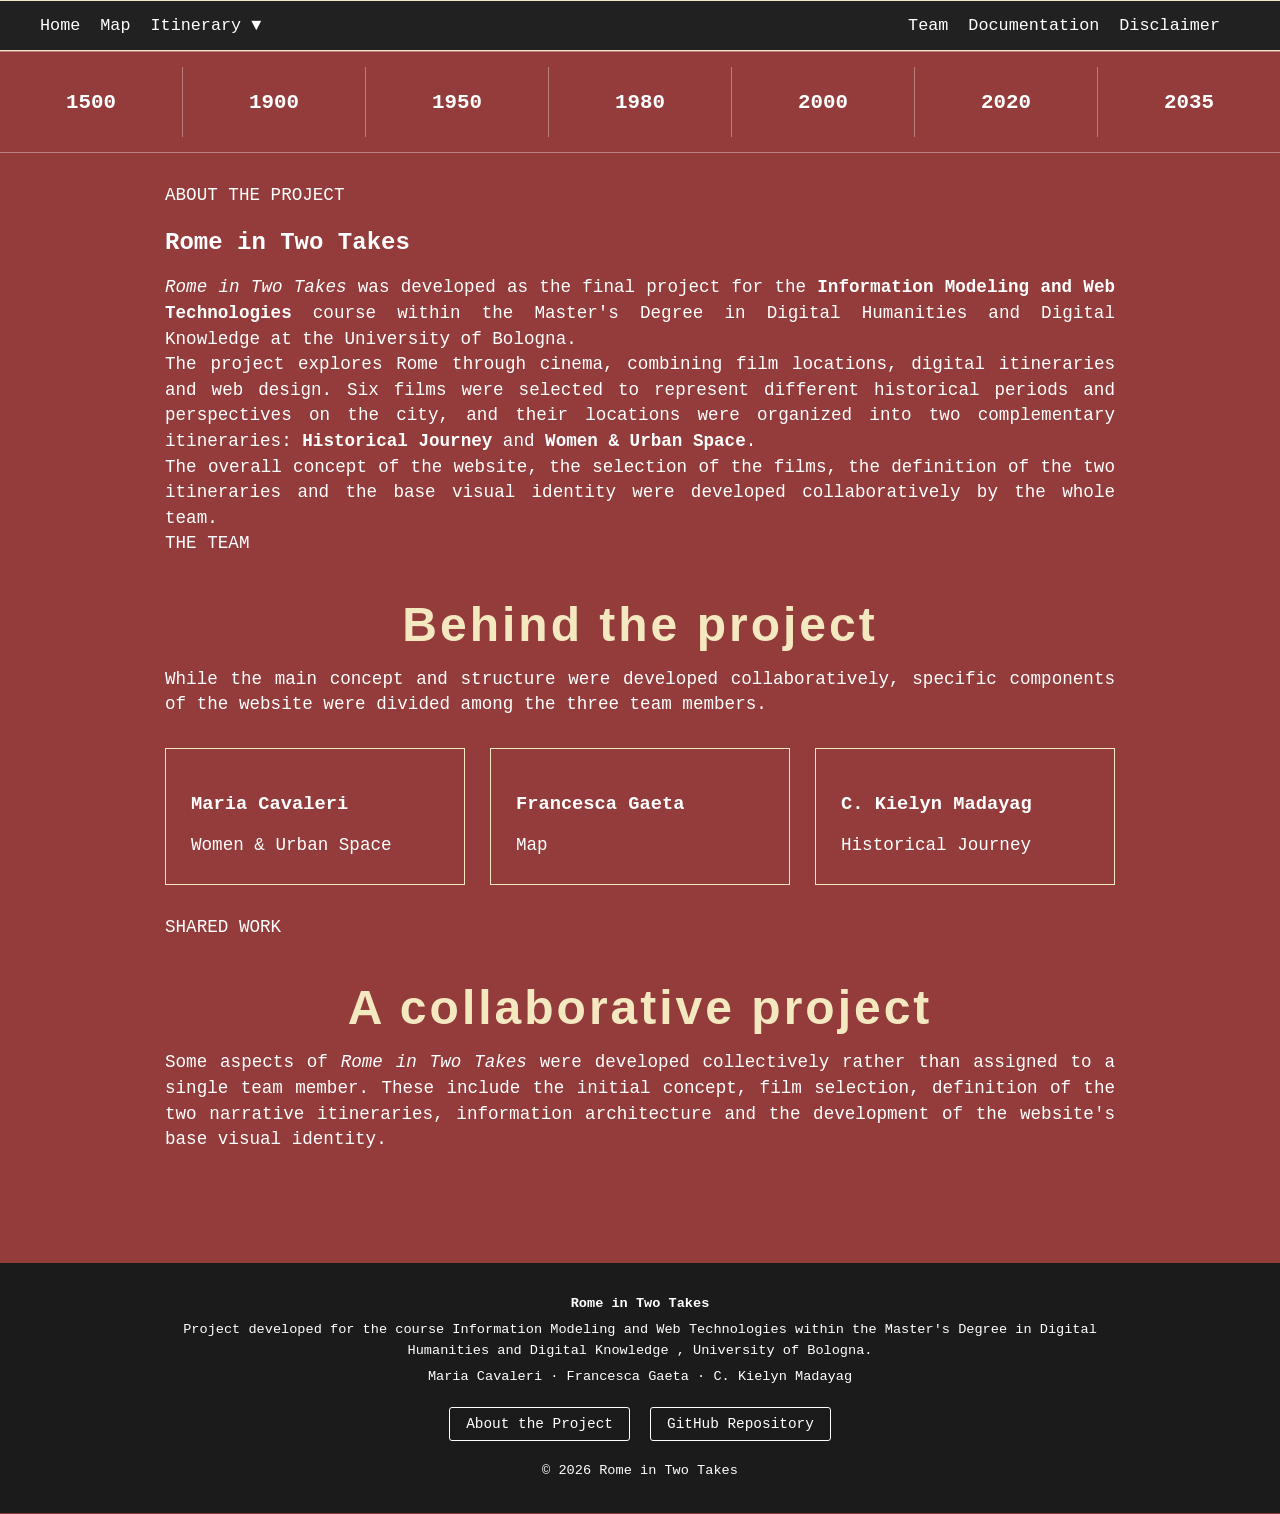
==== about.html @ 2cb264fc "box footer + about" ====
<!DOCTYPE html>

<html lang="en">

<head>

    <meta charset="UTF-8">

    <title>Rome in two takes</title>

    <link id="theme-style" rel="stylesheet" href="css/base.css">
    <link rel="stylesheet" href="https://cdnjs.cloudflare.com/ajax/libs/font-awesome/6.7.2/css/all.min.css">

</head>

<body>
    <header>

        <div class="link-head" style="text-align:left;">
            <a href="index.html">Home</a>
            <a href="mappa.html">Map</a>
            <div class="dropdown">
                 <a href="#">Itinerary &#9660;</a>
                <div class="dropdown-menu">
                    <a href="tourStorico.html">Historical Journey</a>
                    <a href="narrativa_femminista.html">Women & Urban Space</a>
                </div>

            </div>

        </div>

        <div class="link-head" style="text-align:right;">
            <a href="pagina1.html">Team</a>
            <a href="documentazione.html">Documentation</a>
            <a href="pagina3.html">Disclaimer</a>

        </div>

    </header>

    <!-- barra scelta stile -->
    <div class="bar-style">
        <div class="bar-item">
            <a href="css/style1500.css">
                <span class="nav-label">1500</span>
            </a>
        </div>
        <div class="bar-item">
            <a href="css/style1900.css">
                <span class="nav-label">1900</span>
            </a>
        </div>
        <div class="bar-item">
            <a href="css/base.css">
                <span class="nav-label">1950</span>
            </a>
        </div>
        <div class="bar-item">
            <a href="css/style1980.css">
                <span class="nav-label">1980</span>
            </a>
        </div>
        <div class="bar-item">
            <a href="css/style2000.css">
                <span class="nav-label">2000</span>
            </a>
        </div>
        <div class="bar-item">
            <a href="css/style2020.css">
                <span class="nav-label">2020</span>
            </a>
        </div>
        <div class="bar-item">
            <a href="css/style2035.css">
                <span class="nav-label">2035</span>
            </a>
        </div>
    </div>

    <main class="about-page">

            <!-- INTRODUZIONE AL PROGETTO -->
            <section class="about-introduction">

                <p class="section-label">ABOUT THE PROJECT</p>

                <h1>Rome in Two Takes</h1>

                <p>
                    <i>Rome in Two Takes</i> was developed as the final project for the
                    <strong>Information Modeling and Web Technologies</strong> course
                    within the Master's Degree in Digital Humanities and Digital Knowledge
                    at the University of Bologna.
                </p>

                <p>
                    The project explores Rome through cinema, combining film locations,
                    digital itineraries and web design. Six films were selected to represent
                    different historical periods and perspectives on the city, and their
                    locations were organized into two complementary itineraries:
                    <strong>Historical Journey</strong> and
                    <strong>Women & Urban Space</strong>.
                </p>

                <p>
                    The overall concept of the website, the selection of the films,
                    the definition of the two itineraries and the base visual identity
                    were developed collaboratively by the whole team.
                </p>

            </section>


            <!-- TEAM -->
            <section class="team-section">

                <p class="section-label">THE TEAM</p>
                <h2>Behind the project</h2>

                <p class="team-introduction">
                    While the main concept and structure were developed collaboratively,
                    specific components of the website were divided among the three
                    team members.
                </p>


                <div class="team-container">



                    <!-- MARIA -->
                    <article class="team-card">


                        <h3>Maria Cavaleri</h3>

                        <p class="team-role">Women & Urban Space</p>

            
                    </article>

                     <!-- FRANCESCA -->
                    <article class="team-card">


                        <h3>Francesca Gaeta</h3>

                        <p class="team-role">Map</p>

        
                    </article>


                    <!-- KIELYN -->
                    <article class="team-card">

                        <h3>C. Kielyn Madayag</h3>

                        <p class="team-role">Historical Journey</p>

                    </article>

                </div>

            </section>


            <!-- COLLABORATIVE WORK -->
            <section class="shared-work">

                <p class="section-label">SHARED WORK</p>
                <h2>A collaborative project</h2>

                <p>
                    Some aspects of <i>Rome in Two Takes</i> were developed collectively
                    rather than assigned to a single team member. These include the
                    initial concept, film selection, definition of the two narrative
                    itineraries, information architecture and the development of the
                    website's base visual identity.
                </p>

            </section>

        </main>

 <footer>
        <div class="footer-container">

            <p class="footer-title">
                <strong>Rome in Two Takes</strong>
            </p>

            <p>
                Project developed for the course
                <a href="https://www.unibo.it/it/studiare/insegnamenti-competenze-trasversali-moocs/insegnamenti/insegnamento/2025/533915"
                    target="_blank">
                    Information Modeling and Web Technologies
                </a>
                within the Master's Degree in
                <a href="https://corsi.unibo.it/2cycle/DigitalHumanitiesKnowledge"
                    target="_blank">
                    Digital Humanities and Digital Knowledge
                </a>,
                University of Bologna.
            </p>

            <p>
                Maria Cavaleri · Francesca Gaeta · C. Kielyn Madayag
            </p>

            <div class="footer-links">

                <a href="about.html" class="footer-box">
                    About the Project
                </a>

                <a href="https://github.com/mariacavaleri321-wq/infoModeling"
                    target="_blank"
                    class="footer-box">
                    GitHub Repository
                </a>

            </div>

            <p class="footer-copyright">
                © 2026 Rome in Two Takes
            </p>

        </div>
    </footer>


</body>

</html>
---- css/base.css ----
/* =========================================================
   STILE GENERALE
   ========================================================= */

html,
body {
    margin: 0;
    padding: 0;
    width: 100%;
    min-height: 100vh;

    background-color: #943b3b;

    font-family: 'Special Elite', monospace;
    color: white;
}

a {
    text-decoration: none;
}

a:hover {
    opacity: 0.7;
}

button {
    cursor: pointer;
}


/* =========================================================
   HEADER / NAVBAR
   ========================================================= */

header {
    position: sticky;
    top: 0;
    z-index: 2000;

    width: 100%;
    box-sizing: border-box;

    display: flex;
    justify-content: space-between;
    align-items: center;

    padding: 15px 40px;

    background-color: #212121;

    border-top: 1px solid #f4e8c1;
    border-bottom: 1px solid #f4e8c1;
}


/* =========================================================
   LINK NAVBAR
   ========================================================= */

.link-head {
    display: flex;
    align-items: center;
}

.link-head > a,
.dropdown > a {
    margin-right: 20px;

    color: white;

    font-family: 'Special Elite', monospace;
    font-size: 1.05rem;

    transition: color 0.2s ease;
}

.link-head > a:hover,
.dropdown > a:hover {
    color: #f4e8c1;

    opacity: 1;

    text-decoration: underline;
    
}


/* =========================================================
   DROPDOWN NAVBAR
   ========================================================= */

.dropdown {
    position: relative;
}

.dropdown-menu {
    display: none;

    position: absolute;
    top: 100%;
    left: 0;

    min-width: 230px;

    background-color: #212121;

    border: 1px solid #f4e8c1;

    box-shadow: 0 8px 15px rgba(0, 0, 0, 0.35);

    z-index: 2100;
}

.dropdown:hover .dropdown-menu {
    display: block;
}

.dropdown-menu a {
    display: block;

    margin: 0;
    padding: 12px 15px;

    color: white;

    font-family: 'Special Elite', monospace;
    font-size: 0.9rem;

    white-space: nowrap;

    border-bottom: 1px solid rgba(244, 232, 193, 0.2);
}

.dropdown-menu a:last-child {
    border-bottom: none;
}

.dropdown-menu a:hover {
    background-color: #f4e8c1;

    color: #943b3b;

    opacity: 1;
}


/* =========================================================
   BARRA STILI / DATE
   ========================================================= */

.bar-style {
    position: sticky;
    top: 50px;
    z-index: 999;

    display: flex;

    width: 100%;
    box-sizing: border-box;

    padding: 15px 0;

    background-color: #943b3b;

    border-top: 1.5px solid rgba(255, 255, 255, 0.35);
    border-bottom: 1.5px solid rgba(255, 255, 255, 0.35);
}

.bar-item {
    flex: 1;

    height: 70px;

    display: flex;
    justify-content: center;
    align-items: center;

    text-align: center;

    border-right: 1.5px solid rgba(255, 255, 255, 0.35);
}

.bar-item:last-child {
    border-right: none;
}

.bar-item a {
    width: 100%;
    height: 100%;

    display: flex;
    align-items: center;
    justify-content: center;

    color: white;

    font-family: 'Courier', monospace;
    font-size: 1.3rem;
    font-weight: bold;

    transition:
        color 0.2s ease,
        opacity 0.2s ease;
}

.bar-item a:hover {

    color: #f4e8c1;

    opacity: 1;

    text-shadow:

        0 0 5px rgba(244, 232, 193, 0.8),

        0 0 10px rgba(244, 232, 193, 0.5);

}


/* =========================================================
   MAIN
   ========================================================= */

main {
    width: 100%;
    box-sizing: border-box;

    padding: 30px 40px;

    display: flex;
    flex-direction: column;
    align-items: center;
}


/* TITOLI GENERALI */

main h2 {
    width: 100%;
    max-width: 950px;

    box-sizing: border-box;

    margin-bottom: 15px;

    font-family: 'Bebas Neue', sans-serif;
    font-size: 3rem;
    letter-spacing: 3px;

    color: #f4e8c1;

    text-align: center;
}


/* TESTO GENERALE  */

main p {
    width: 100%;
    max-width: 950px;

    margin: 0 auto;

    font-family: 'Special Elite', monospace;
    font-size: 1.1rem;
    line-height: 1.6rem;

    color: white;

    text-align: justify;
}


/* =========================================================
   HOMEPAGE - INSEGNA CINEMATOGRAFICA
   ========================================================= */

.home-introduction {
    width: 100%;
    max-width: 1000px;

    margin: 50px auto 70px auto;

    text-align: center;
}


/* =========================================================
   CONTENITORE TITOLO
   ========================================================= */

.title-container {
    position: relative;

    width: 100%;
    max-width: 900px;

    margin: 0 auto;
    padding: 60px 70px;

    box-sizing: border-box;

    background-color: #1c1b1b;

    border: 7px solid #f4e8c1;
    border-radius: 18px;

    box-shadow:
        0 0 0 3px white,
        0 0 0 7px #f4e8c1,
        0 0 20px rgba(244, 232, 193, 0.7),
        0 0 40px rgba(244, 232, 193, 0.35),
        0 8px 20px rgba(0, 0, 0, 0.4);
}


/* =========================================================
   TITOLO HOMEPAGE
   ========================================================= */

.title-container h1 {
    width: 100%;
    max-width: none;

    margin: 0;
    padding: 0;

    font-family: 'Bebas Neue', sans-serif;
    font-size: 5.5rem;
    line-height: 1;
    letter-spacing: 6px;

    color: white;

    text-align: center;
    text-transform: uppercase;

    -webkit-text-stroke: 1px #f4e8c1;

    text-shadow:
        2px 2px 0 #6d2121,
        0 0 8px rgba(244, 232, 193, 0.3);
}


/* =========================================================
   LUCI INSEGNA
   ========================================================= */

.title-container::before,
.title-container::after {
    position: absolute;
    left: 0;

    width: 100%;

    color: #f4e8c1;

    font-family: Arial, sans-serif;
    font-size: 1.4rem;
    letter-spacing: 10px;

    text-align: center;

    text-shadow:
        0 0 4px white,
        0 0 8px #f4e8c1;
}

.title-container::before {
    content: "  \25CF     \25CF    \25CF    \25CF    \25CF    \25CF    \25CF    \25CF    \25CF    \25CF    \25CF    \25CF    \25CF   ";
    top: 8px;
}

.title-container::after {
    content: "     \25CF      \25CF          \25CF      \25CF      \25CF      \25CF     \25CF      \25CF      \25CF      \25CF      \25CF      \25CF      \25CF";
    bottom: 8px;
}


/* =========================================================
   HOMEPAGE - NARRATIVE
   ========================================================= */

.narratives {
    width: 100%;
    max-width: 950px;

    margin: 70px auto;
}

.narrativa-container {
    width: 100%;

    display: flex;

    gap: 40px;

    margin-top: 30px;
}


/* =========================================================
   CARD NARRATIVE
   ========================================================= */

.narrative-card {
    flex: 1;

    box-sizing: border-box;

    background-color: #1c1b1b;

    color: white;

    border: 4px solid white;

    transition:
        opacity 0.2s ease,
        border-color 0.2s ease,
        box-shadow 0.2s ease;
}


/* =========================================================
   PARTE SUPERIORE TIPO CIAK
   ========================================================= */

.card-decoration {
    height: 45px;

    background:
        repeating-linear-gradient(
            135deg,
            white 0px,
            white 35px,
            #1c1b1b 35px,
            #1c1b1b 70px
        );

    border-bottom: 4px solid white;
}


/* =========================================================
   ETICHETTA ITINERARIO
   ========================================================= */

.card-label {
    padding: 12px 20px;

    border-bottom: 2px solid #f4e8c1;

    font-family: 'Bebas Neue', sans-serif;
    font-size: 1.3rem;
    letter-spacing: 2px;

    color: #f4e8c1;

    text-align: center;
}


/* =========================================================
   CORPO CARD
   ========================================================= */

.card-body {
    padding: 25px;
}


/* =========================================================
   TITOLO NARRATIVA
   ========================================================= */

.card-body h3 {
    min-height: 80px;

    margin: 0 0 20px 0;

    font-family: 'Bebas Neue', sans-serif;
    font-size: 2.2rem;
    line-height: 1.1;
    letter-spacing: 2px;

    color: white;

    text-align: center;
}


/* =========================================================
   DETTAGLI
   ========================================================= */

.card-details {
    padding: 10px 0;
    margin-bottom: 20px;

    border-top: 1px solid #f4e8c1;
    border-bottom: 1px solid #f4e8c1;
}

.card-details p {
    width: 100%;
    max-width: none;

    margin: 5px 0;

    font-family: 'Special Elite', monospace;
    font-size: 0.9rem;
    line-height: 1.3rem;

    color: white;

    text-align: left;
}


/* =========================================================
   DESCRIZIONE CARD
   ========================================================= */

.card-description {
    width: 100%;
    max-width: none;

    margin-bottom: 25px;

    font-family: 'Special Elite', monospace;
    font-size: 1rem;
    line-height: 1.5rem;

    text-align: left;

    color: white !important;
}


/* =========================================================
   DISCOVER
   ========================================================= */

.discover {
    display: inline-block;

    padding: 8px 14px;

    background-color: #1c1b1b;

    border: 1px solid white;
    border-radius: 3px;

    font-family: 'Bebas Neue', sans-serif;
    font-size: 1.1rem;
    letter-spacing: 1px;

    color: white;

    transition:
        color 0.2s ease,
        border-color 0.2s ease,
        background-color 0.2s ease;
}

.narrative-card:hover .discover {
    background-color: #f4e8c1;

    color: #943b3b;

    border-color: #f4e8c1;
}


/* =========================================================
   HOVER CARD
   ========================================================= */

.narrative-card:hover {

    opacity: 1;

    border-color: #f4e8c1;

    box-shadow:

        0 0 8px rgba(244, 232, 193, 0.7),

        0 0 18px rgba(244, 232, 193, 0.35);

}


/* =========================================================
   AREA PRINCIPALE - RULLINO
   ========================================================= */

.area-immagini {
    width: 100%;
    max-width: 950px;
    height: 560px;

    display: flex;
    flex-direction: row;
    align-items: center;
    justify-content: space-between;

    gap: 15px;

    margin-top: 50px;
    margin-bottom: 50px;

    padding: 14px 20px;

    box-sizing: border-box;

    background-color: #1c1b1b;

    /* linee tratteggiate x rullino */
    border-top: 14px dashed white;
    border-bottom: 14px dashed white;

    border-radius: 4px;

    box-shadow: 0 4px 15px rgba(0, 0, 0, 0.5);

    overflow: hidden;
}


/* =========================================================
   ZONA SINISTRA - FOTO
   ========================================================= */

.film-panel-left {
    width: 40%;
    height: 100%;

    display: flex;
    flex-direction: column;
    align-items: center;
    justify-content: space-between;

    gap: 20px;

    box-sizing: border-box;
}

.film-panel-left > div {
    width: 100%;
}

.film-panel-left img {
    width: 80%;

    aspect-ratio: 16 / 10;

    object-fit: cover;

    border: 5px solid white;

    display: block;
}

.photo-when {
    width: 100%;

    margin-bottom: 5px;

    color: white;

    font-family: 'Special Elite', monospace;
    font-size: 1rem;
    letter-spacing: 1px;

    text-align: left;
}


/* =========================================================
   ZONA CENTRALE - FRECCE
   ========================================================= */

.frecce_scena {
    width: 8%;

    display: flex;
    flex-direction: column;
    align-items: center;
    justify-content: center;

    gap: 15px;
}

.frecce_scena button {
    padding: 0;

    background: none;
    border: none;

    color: white;

    font-size: 2.2rem;

    transition:
        color 0.2s ease,
        transform 0.2s ease;
}

.frecce_scena button:hover {
    color: #f4e8c1;

    transform: scale(1.2);
}

.frecce_scena span {
    color: white;

    font-size: 0.9rem;
    font-weight: bold;

    writing-mode: vertical-lr;
}


/* =========================================================
   ZONA DESTRA
   ========================================================= */

.description-container-right {
    width: 45%;
    height: 100%;

    min-height: 0;

    display: flex;
    flex-direction: column;
    align-items: center;
    justify-content: center;

    box-sizing: border-box;
}


/* =========================================================
   BOTTONI STORY / METADATA / QR
   ========================================================= */

.showview-buttons {
    width: 100%;

    display: flex;
    justify-content: flex-end;

    gap: 8px;

    margin-bottom: 8px;
}

.showview-buttons button {
    padding: 10px 20px;

    background-color: #1c1b1b;
    color: white;

    border: 1px solid white;
    border-radius: 4px;

    font-family: 'Special Elite', monospace;
    font-size: 0.85rem;
    font-weight: bold;

    transition:
        color 0.2s ease,
        border-color 0.2s ease,
        background-color 0.2s ease;
}

.showview-buttons button:hover {
    background-color: #f4e8c1;

    color: #943b3b;

    border-color: #f4e8c1;
}


/* =========================================================
   STORY
   ========================================================= */

.story-content {
    position: relative;

    width: 100%;
    height: 450px;

    box-sizing: border-box;

    padding: 30px;

    display: flex;
    flex-direction: column;

    background-color: #f4e8c1;
    color: #2b2623;

    border: 2px solid white;
    border-radius: 8px;

    overflow-y: auto;
}


/* =========================================================
   DIFFICULTY BUTTONS
   ========================================================= */

.difficulty-buttons {
    width: 100%;

    display: flex;
    flex-direction: row;

    gap: 6px;

    margin-bottom: 8px;

    flex-shrink: 0;
}

.difficulty-buttons button {
    flex: 1;

    padding: 8px;

    background-color: #1c1b1b;

    color: white;

    border: 1px solid #1c1b1b;
    border-radius: 4px;

    font-family: 'Special Elite', monospace;
    font-size: 0.85rem;
    font-weight: bold;

    text-align: center;

    transition:
        background-color 0.2s ease,
        color 0.2s ease;
}

.difficulty-buttons button:hover {
    background-color: #f4e8c1;

    color: #943b3b;

    opacity: 1;
}


/* =========================================================
   TELL ME BUTTONS
   ========================================================= */

.tellme-buttons {
    margin: 15px 0;

    display: flex;
    flex-wrap: wrap;

    gap: 8px;
}

.tellme-buttons button {
    padding: 6px 12px;

    background-color: #1c1b1b;

    color: white;

    border: 1px solid #1c1b1b;
    border-radius: 4px;

    font-family: 'Courier New', monospace;
    font-size: 1rem;
    font-weight: bold;

    transition:
        background-color 0.2s ease,
        color 0.2s ease;
}

.tellme-buttons button:hover, .tellme-buttons button.active {
    background-color: #f4e8c1;

    color: #943b3b;

    opacity: 1;
}


/* =========================================================
   METADATA
   ========================================================= */

.metadata-content {
    position: relative;

    width: 100%;
    height: 450px;

    box-sizing: border-box;

    padding: 15px 30px;

    background-color: #f4e8c1;
    color: #2b2623;

    border: 2px solid white;
    border-radius: 8px;

    font-family: 'Special Elite', monospace;
    font-size: 1.1rem;

    overflow-y: auto;
}

.metadata-content h3 {
    font-family: 'Special Elite', monospace;
    font-size: 1.2rem;
}

.introduzione-meta {
    margin-bottom: 15px;

    font-family: 'Special Elite', monospace;
    font-size: 1.1rem;
    line-height: 1.6;
}


/* =========================================================
   BOTTONI METADATA
   ========================================================= */

.metadata-tasti {
    display: flex;
    flex-direction: column;

    gap: 15px;

    margin: 15px auto 0;

    font-weight: bold;
}

.metadata-tasti button {
    width: 250px;

    align-self: center;

    padding: 10px 20px;

    background-color: #1c1b1b;
    color: white;

    border: 1px solid #1c1b1b;
    border-radius: 4px;

    font-family: 'Special Elite', monospace;
    font-size: 1rem;
    font-weight: bold;

    transition:
        background-color 0.2s ease,
        color 0.2s ease;
}

.metadata-tasti button:hover {
    background-color: #f4e8c1;

    color: #943b3b;
}

.metadata-tasti li {
    margin-bottom: 12px;
}


/* =========================================================
   META PUNTI
   ========================================================= */

.meta-punti {
    color: #943b3b;

    font-size: 1.2rem;

    text-decoration: none;

    transition: all 0.2s ease;
}

.meta-punti:hover {
    color: #6d2121;

    border-bottom: 2px solid #6d2121;

    text-decoration: underline;
}


/* =========================================================
   MODAL
   ========================================================= */

.modal-overlay {
    position: fixed;

    top: 0;
    left: 0;

    width: 100vw;
    height: 100vh;

    display: flex;
    align-items: center;
    justify-content: center;

    background-color: rgba(0, 0, 0, 0.6);

    z-index: 9999;

    cursor: pointer;
}

.modal-box {
    position: relative;

    width: 450px;
    max-width: 90%;

    box-sizing: border-box;

    padding: 30px;

    background-color: #f4e8c1;
    color: #2b2623;

    border: 3px solid white;
    border-radius: 8px;

    box-shadow: 0 10px 25px rgba(0, 0, 0, 0.5);

    text-align: justify;

    cursor: default;
}

.modal-box h3 {
    margin-top: 0;

    padding-bottom: 8px;

    color: #943b3b;

    border-bottom: 1px solid #943b3b;

    font-size: 1.2rem;
}

.modal-box ul {
    margin: 15px 0 0;
    padding: 0;

    list-style: none;

    font-size: 0.9rem;
    line-height: 1.8;
}


/* =========================================================
   TESTI STORY E METADATA
   ========================================================= */

.story-content h3,
.story-content p,
.story-content strong,
.metadata-content h3,
.metadata-content li,
.metadata-content strong,
.metadata-content p {
    color: #2b2623;
}

.story-content p,
.metadata-content p {
    font-size: 0.9rem;
    line-height: 1.4;
}


/* =========================================================
   QR
   ========================================================= */

.qr-content {
    width: 100%;
    height: 450px;

    box-sizing: border-box;

    padding: 30px;

    background-color: #f4e8c1;

    border: 2px solid white;
    border-radius: 8px;

    text-align: center;

    overflow-y: auto;
}

.qr-content h3 {
    margin-top: 0;

    color: #2b2623;

    font-size: 1.17em;
    font-weight: bold;

    text-align: left;
}

.qr-description {
    margin-bottom: 30px;

    color: #2b2623;

    font-family: 'Special Elite', monospace;
    font-size: 0.9rem;
    line-height: 1.4;
}

.qr-image {
    width: 170px;
    height: 170px;

    margin-top: 10px;

    padding: 4px;

    background-color: white;

    border: 1px solid #38312d;
}


/* =========================================================
   SEZIONE FILM HOMEPAGE
   ========================================================= */

.films-section {
    width: 100%;
    max-width: 950px;

    margin: 80px auto;
}

.films-introduction {
    margin-bottom: 40px;
}

.films-introduction h2 {
    margin-bottom: 20px;
}


/* =========================================================
   POSTER
   ========================================================= */

.poster-container {
    width: 100%;
    max-width: 950px;

    box-sizing: border-box;

    margin: 40px auto;
    padding: 0 10px;
}

.poster-grid {
    width: 100%;

    display: flex;
    flex-wrap: wrap;

    justify-content: space-between;

    gap: 20px;
}

.poster {
    flex: 1 1 calc(33.333% - 30px);

    min-width: 250px;

    box-sizing: border-box;
}

.poster-flip {
    position: relative;

    width: 100%;
}

.poster-img {
    width: 100%;
    height: auto;

    display: block;

    transition: transform 0.6s ease-in-out;

    backface-visibility: hidden;
}

.poster-back {
    position: absolute;

    top: 0;
    left: 0;

    width: 100%;
    height: 100%;

    box-sizing: border-box;

    padding: 7%;

    display: flex;
    flex-direction: column;

    background-color: #f4e8c1;
    color: #2b2623;

    text-align: center;

    transform: rotateY(180deg);

    transition: transform 0.6s ease-in-out;

    backface-visibility: hidden;
}

.poster-back p {
    margin: 0;

    color: #2b2623;

    font-family: 'Special Elite', monospace;
    font-size: clamp(0.75rem, 1.1vw, 0.95rem);
    line-height: 1.4;

    text-align: justify;
}

.poster-flip:hover .poster-img {
    transform: rotateY(-180deg);
}

.poster-flip:hover .poster-back {
    transform: rotateY(0deg);
}


/* =========================================================
   BOTTONI PREVIOUS / NEXT
   ========================================================= */

.bottoni-pagine {
    width: 100%;
    max-width: 950px;

    margin: 50px auto 20px auto;

    display: flex;
    justify-content: space-between;
    align-items: center;
}

.bottone {
    display: inline-block;

    padding: 10px 18px;

    background-color: #1c1b1b;

    border: 1px solid #1c1b1b;
    border-radius: 3px;

    font-family: 'Bebas Neue', sans-serif;
    font-size: 1rem;
    letter-spacing: 1.5px;

    color: white;

    text-decoration: none;

    transition:
        background-color 0.2s ease,
        color 0.2s ease,
        border-color 0.2s ease;
}

.bottone:hover {
    background-color: #f4e8c1;

    color: #943b3b;

    border-color: #f4e8c1;

    opacity: 1;

    box-shadow:

        0 0 5px rgba(244, 232, 193, 0.8),

        0 0 10px rgba(244, 232, 193, 0.5);
}

.bottoni-pagine .bottone:only-child {
    margin-left: auto;
}


/* =========================================================
   FOOTER
   ========================================================= */

footer {
    width: 100%;

    box-sizing: border-box;

    margin-top: 80px;
    padding: 25px 40px;

    background-color: #1c1b1b;
}

.footer-container {
    width: 100%;
    max-width: 950px;

    margin: 0 auto;

    text-align: center;
}

footer p {
    max-width: 950px;

    margin: 6px auto;

    color: white;

    font-size: 0.85rem;
    line-height: 1.5;

    text-align: center;
}

footer a {
    color: white;

    font-size: 0.85rem;
}

footer a:hover {
    color: #f4e8c1;

    opacity: 1;
}

/* =========================================================
   DISCLAIMER
   ========================================================= */

.disclaimer-page {
    max-width: 950px;
    margin: 0 auto;
}

.disclaimer-page .page-title {
    text-align: center;
    max-width: none;
    margin-bottom: 40px;
}

.disclaimer-page .disclaimer-item {
    display: flex;
    flex-direction: row-reverse; /* dispari: txt a snx, n a dx */
    align-items: center;
    justify-content: space-between;
    gap: 40px;
    padding: 40px 0;
    border-bottom: 1px solid #f4e8c1;
    box-sizing: border-box;
}

.disclaimer-page .disclaimer-item:last-child {
    border-bottom: none;
}

.disclaimer-page .disclaimer-item:nth-child(even) {
    flex-direction: row; /* pari: n a snx, txt a dx */
}

/* num grande */
.disclaimer-page .disclaimer-number {
    font-size: 4rem;
    font-weight: bold;
    color: #f4e8c1;
    flex-shrink: 0;
    line-height: 1;
}

.disclaimer-page .disclaimer-content {
    flex-grow: 1;
}

/* annullare i vincoli globali di main h2 e main p*/
.disclaimer-page .disclaimer-title,
.disclaimer-page .disclaimer-text {
    max-width: none;
    margin: 0;
}

.disclaimer-page .disclaimer-title {
    font-size: 1.4rem;
    margin-bottom: 12px;
    color: #f4e8c1;
    text-align: left;
}

.disclaimer-page .disclaimer-text {
    text-align: justify;
    line-height: 1.6;
}


/* =========================================================
   RESPONSIVE
   ========================================================= */

@media screen and (max-width: 800px) {

    header {
        padding: 12px 20px;

        flex-direction: column;

        gap: 10px;
    }

    .link-head {
        justify-content: center;

        flex-wrap: wrap;

        text-align: center !important;
    }

    .link-head > a,
    .dropdown > a {
        display: inline-block;

        margin: 5px 8px;

        font-size: 0.9rem;
    }


    /* dropdown mobile */

    .dropdown-menu {
        top: 100%;
        left: 50%;

        min-width: 210px;

        transform: translateX(-50%);
    }


    /* barra date */

    .bar-style {
        top: 90px;
    }

    .bar-item {
        min-width: 100px;
    }

    .bar-item a {
        font-size: 1rem;
    }


    /* main */

    main {
        padding: 20px;
    }

    main h2 {
        font-size: 2.3rem;
    }


    /* insegna homepage */

    .home-introduction {
        margin: 35px auto 50px auto;
    }

    .title-container {
        padding: 50px 25px;

        border-width: 5px;
    }

    .title-container h1 {
        font-size: 3.2rem;

        letter-spacing: 3px;
    }

    .title-container::before,
    .title-container::after {
        font-size: 0.9rem;

        letter-spacing: 4px;

        overflow: hidden;

        white-space: nowrap;
    }


    /* narrative */

    .narratives {
        margin: 50px auto;
    }

    .narrativa-container {
        flex-direction: column;

        gap: 30px;
    }

    .card-body h3 {
        min-height: auto;

        font-size: 2rem;
    }


    /* rullino */

    .area-immagini {
        height: auto;

        flex-direction: column;

        padding: 20px;

        overflow: visible;
    }

    .film-panel-left,
    .description-container-right {
        width: 100%;
    }

    .film-panel-left img {
        width: 100%;
    }

    .frecce_scena {
        width: 100%;

        flex-direction: row;
    }

    .frecce_scena span {
        writing-mode: horizontal-tb;
    }

    .story-content,
    .metadata-content,
    .qr-content {
        height: auto;

        min-height: 400px;
    }

    .showview-buttons {
        justify-content: center;

        flex-wrap: wrap;
    }

    .metadata-tasti button {
        width: 100%;
    }


    /* poster */

    .poster {
        flex: 1 1 100%;
    }


    /* previous / next */

    .bottoni-pagine {
        margin-top: 35px;

        gap: 15px;
    }

    .bottone {
        font-size: 0.9rem;
    }


    /* footer */

    footer {
        padding: 25px 20px;
    }
}

 /* =========================================================
   MAPPA
   ========================================================= */

.map-page {
    width: 100%;
}


/* TITOLO MAPPA */

.map-page h1 {
    width: 100%;
    max-width: 950px;

    margin: 35px auto 25px auto;

    font-family: 'Bebas Neue', sans-serif;
    font-size: 4.5rem;
    letter-spacing: 4px;

    color: #f4e8c1;

    text-align: center;
}


/* MAPPA LEAFLET */

#map {
    width: 100%;
    max-width: 950px;
    height: 550px;

    margin: 0 auto;

    box-sizing: border-box;

    border: 4px solid white;
}

.leaflet-popup-content {
    font-family: 'Special Elite', monospace;
}


/* =========================================================
   FILTRI MAPPA
   ========================================================= */

#filters {
    width: 100%;
    max-width: 950px;

    display: flex;
    justify-content: center;

    gap: 10px;

    margin: 20px auto 0 auto;
}

#filters button {
    padding: 9px 18px;

    background-color: #1c1b1b;

    border: 1px solid white;
    border-radius: 3px;

    font-family: 'Special Elite', monospace;
    font-size: 0.85rem;

    color: white;

    transition:
        background-color 0.2s ease,
        color 0.2s ease,
        border-color 0.2s ease;
}

#filters button:hover,
#filters button.active {
    background-color: #f4e8c1;

    color: #943b3b;

    border-color: #f4e8c1;
}


/* =========================================================
   EXPLORE THE LOCATIONS
   ========================================================= */

.locations-section {
    width: 100%;
    max-width: 950px;

    margin: 65px auto 20px auto;
}

.locations-section h2 {
    margin-bottom: 45px;
}


/* =========================================================
   CONTENITORE ITINERARIO
   ========================================================= */

#locations-list {
    position: relative;

    width: 100%;
    max-width: 850px;

    margin: 0 auto;
}


/* =========================================================
   LINEA VERTICALE PRINCIPALE
   ========================================================= */

#locations-list::before {
    content: "";

    position: absolute;

    left: 31px;
    top: 30px;
    bottom: 30px;

    width: 2px;

    background-color: rgba(244, 232, 193, 0.65);
}


/* =========================================================
   SINGOLA TAPPA
   ========================================================= */

.location-card {
    position: relative;

    width: 100%;

    display: flex;
    align-items: flex-start;

    gap: 30px;

    padding: 25px 0;

    box-sizing: border-box;

    background-color: transparent;

    border: none;
}


/* =========================================================
   NUMERO TAPPA
   ========================================================= */

.location-number {
    position: relative;

    z-index: 2;

    flex: 0 0 64px;

    width: 64px;
    height: 64px;

    display: flex;
    align-items: center;
    justify-content: center;

    box-sizing: border-box;

    background-color: #943b3b;

    border: 2px solid #f4e8c1;
    border-radius: 50%;

    font-family: 'Bebas Neue', sans-serif;
    font-size: 1.7rem;

    color: #f4e8c1;
}


/* =========================================================
   INFORMAZIONI PRINCIPALI LOCATION
   ========================================================= */

.location-info {
    flex: 1;

    padding-top: 3px;
}

.location-info h3 {
    margin: 0 0 5px 0;

    font-family: 'Bebas Neue', sans-serif;
    font-size: 1.8rem;
    letter-spacing: 1px;

    color: white;
}


/* FILM */

.location-info p:first-of-type {
    width: 100%;
    max-width: none;

    margin: 0 0 8px 0;

    font-size: 0.8rem;
    line-height: 1.2rem;

    color: #f4e8c1;

    text-align: left;
}


/* DESCRIZIONE */

.location-info p:nth-of-type(2) {
    width: 100%;
    max-width: 700px;

    margin: 0;

    font-size: 0.9rem;
    line-height: 1.45rem;

    color: white;

    text-align: left;
}


/* =========================================================
   DISCOVER THIS STOP
   ========================================================= */

.location-info a {
    display: inline-block;

    margin-top: 12px;

    padding: 6px 11px;

    background-color: #1c1b1b;

    border: 1px solid white;
    border-radius: 3px;

    font-family: 'Special Elite', monospace;
    font-size: 0.7rem;

    color: white;

    transition:
        background-color 0.2s ease,
        color 0.2s ease,
        border-color 0.2s ease;
}

.location-info a:hover {
    background-color: #f4e8c1;

    color: #943b3b;

    border-color: #f4e8c1;

    opacity: 1;
}


/* =========================================================
   PIÙ LOCATION NELLA STESSA TAPPA
   es. Piazza Testaccio + Testaccio Market
   ========================================================= */

.location-subitem {
    padding-bottom: 20px;

    margin-bottom: 20px;

    border-bottom:
        1px dashed rgba(244, 232, 193, 0.4);
}

.location-subitem:last-child {
    padding-bottom: 0;

    margin-bottom: 0;

    border-bottom: none;
}


/* =========================================================
   SPOSTAMENTO TRA DUE TAPPE
   INFORMAZIONE SECONDARIA
   ========================================================= */

.route-connection {
    position: relative;

    width: calc(100% - 95px);

    margin:
        -8px
        0
        -8px
        95px;

    padding:
        8px
        15px
        8px
        18px;

    box-sizing: border-box;

    border-left:
        1px solid rgba(244, 232, 193, 0.45);
}


/* PICCOLO PUNTO SULLA LINEA SECONDARIA */

.route-connection::before {
    content: "";

    position: absolute;

    left: -4px;
    top: 12px;

    width: 7px;
    height: 7px;

    background-color: #f4e8c1;

    border-radius: 50%;
}


/* TRASPORTO + TEMPO */

.route-main-info {
    margin-bottom: 3px;

    font-family: 'Special Elite', monospace;
    font-size: 0.68rem;
    font-weight: normal;

    color: rgba(244, 232, 193, 0.85);
}


/* INDICAZIONI */

.route-directions {
    width: 100% !important;
    max-width: 650px !important;

    margin: 0 !important;

    font-family: 'Special Elite', monospace;
    font-size: 0.66rem !important;
    line-height: 1.1rem !important;

    color: rgba(255, 255, 255, 0.65) !important;

    text-align: left !important;
}


/* NEXT STOP leggermente più evidente */

.route-directions strong {
    font-weight: normal;

    color: rgba(244, 232, 193, 0.8);
}


/* =========================================================
   ALL LOCATIONS
   ========================================================= */

/*
   Quando selezioni All Locations non esiste .location-number.
   Quindi nascondiamo la linea da itinerario.
*/

#locations-list:not(:has(.location-number))::before {
    display: none;
}


/* Le card di All Locations diventano più semplici */

.location-card:not(:has(.location-number)) {
    padding: 22px 0;

    border-bottom:
        1px solid rgba(255, 255, 255, 0.25);
}

.location-card:not(:has(.location-number)) .location-info {
    padding-left: 0;
}


/* =========================================================
   MAPPA RESPONSIVE
   ========================================================= */

@media screen and (max-width: 800px) {

    .map-page h1 {
        font-size: 3.2rem;
    }

    #map {
        height: 430px;
    }

    #filters {
        flex-wrap: wrap;
    }

    .locations-section {
        margin-top: 45px;
    }

    #locations-list::before {
        left: 24px;
    }

    .location-card {
        gap: 18px;
    }

    .location-number {
        flex-basis: 50px;

        width: 50px;
        height: 50px;

        font-size: 1.4rem;
    }

    .location-info h3 {
        font-size: 1.5rem;
    }

    .route-connection {
        width: calc(100% - 68px);

        margin-left: 68px;
    }
}

/* DISCLAIMER*/
.disclaimer-page .disclaimer-item,
.disclaimer-page .disclaimer-item:nth-child(even) {
    flex-direction: column;
    align-items: flex-start;
    gap: 15px;
}

.disclaimer-page .disclaimer-number {
    font-size: 2.5rem;
}


/*BOX FOOTER GITHUB E NOI*/
.footer-links {
    display: flex;
    justify-content: center;
    gap: 20px;
    margin: 20px 0;
    flex-wrap: wrap;
}

.footer-box {
    display: flex;
    align-items: center;
    gap: 8px;

    padding: 8px 16px;

    border: 1px solid white;
    border-radius: 3px;

    color: white;
    text-decoration: none;

    font-size: 0.9rem;
}

/* Evidenziazione */
.footer-box:hover {
    color: #f4e8c1;
    border-color: #f4e8c1;
    opacity: 1;
}

.footer-icon {
    font-size: 1rem;
}



/* TEAM CARDS */

.team-container {
    display: flex;
    justify-content: center;
    gap: 25px;
    margin: 30px 0;
}

.team-card {
    flex: 1;
    padding: 25px;

    border: 1px solid #f4e8c1;
}
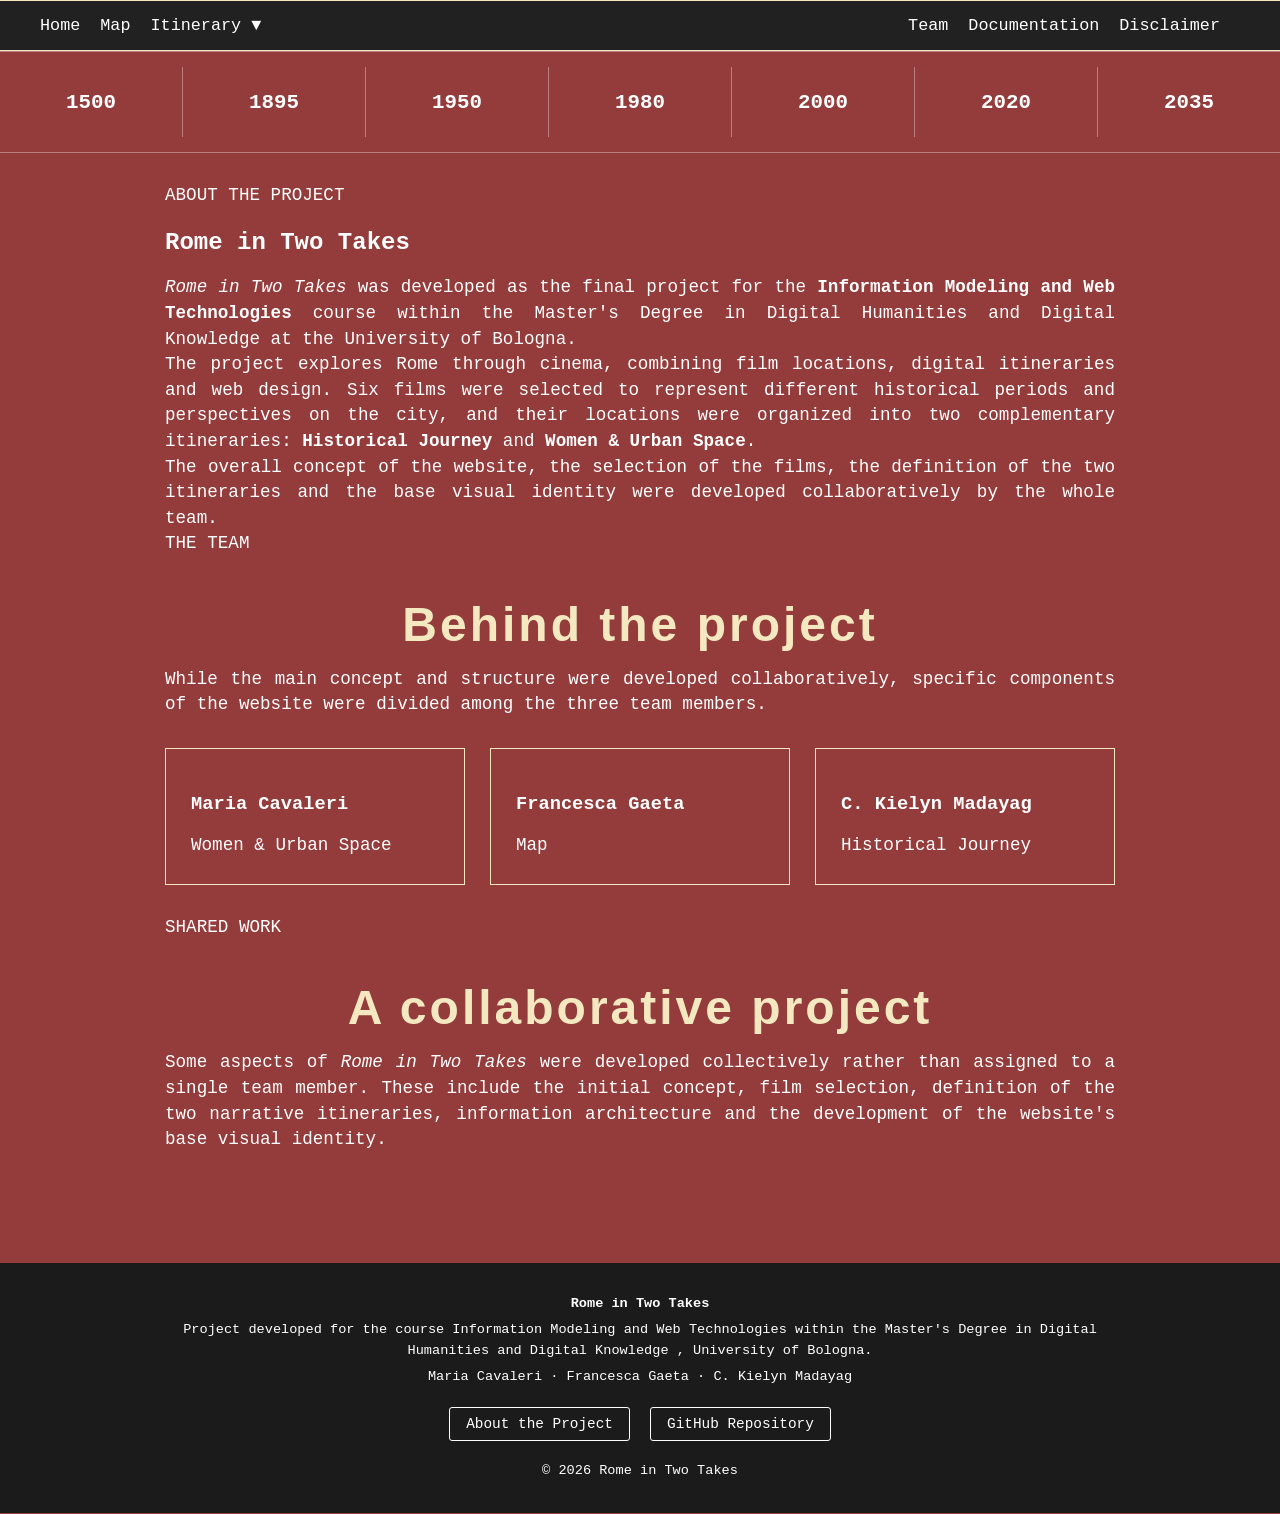
==== commit c4425ac6: "stile 1895" ====
--- a/about.html
+++ b/about.html
@@ -10,7 +10,7 @@
 
     <link id="theme-style" rel="stylesheet" href="css/base.css">
     <link rel="stylesheet" href="https://cdnjs.cloudflare.com/ajax/libs/font-awesome/6.7.2/css/all.min.css">
-
+    <link href="https://fonts.googleapis.com/css2?family=Libre+Baskerville:wght@400;700&family=Rye&display=swap" rel="stylesheet">
 </head>
 
 <body>
@@ -47,8 +47,8 @@
             </a>
         </div>
         <div class="bar-item">
-            <a href="css/style1900.css">
-                <span class="nav-label">1900</span>
+            <a href="css/style1895.css">
+                <span class="nav-label">1895</span>
             </a>
         </div>
         <div class="bar-item">
